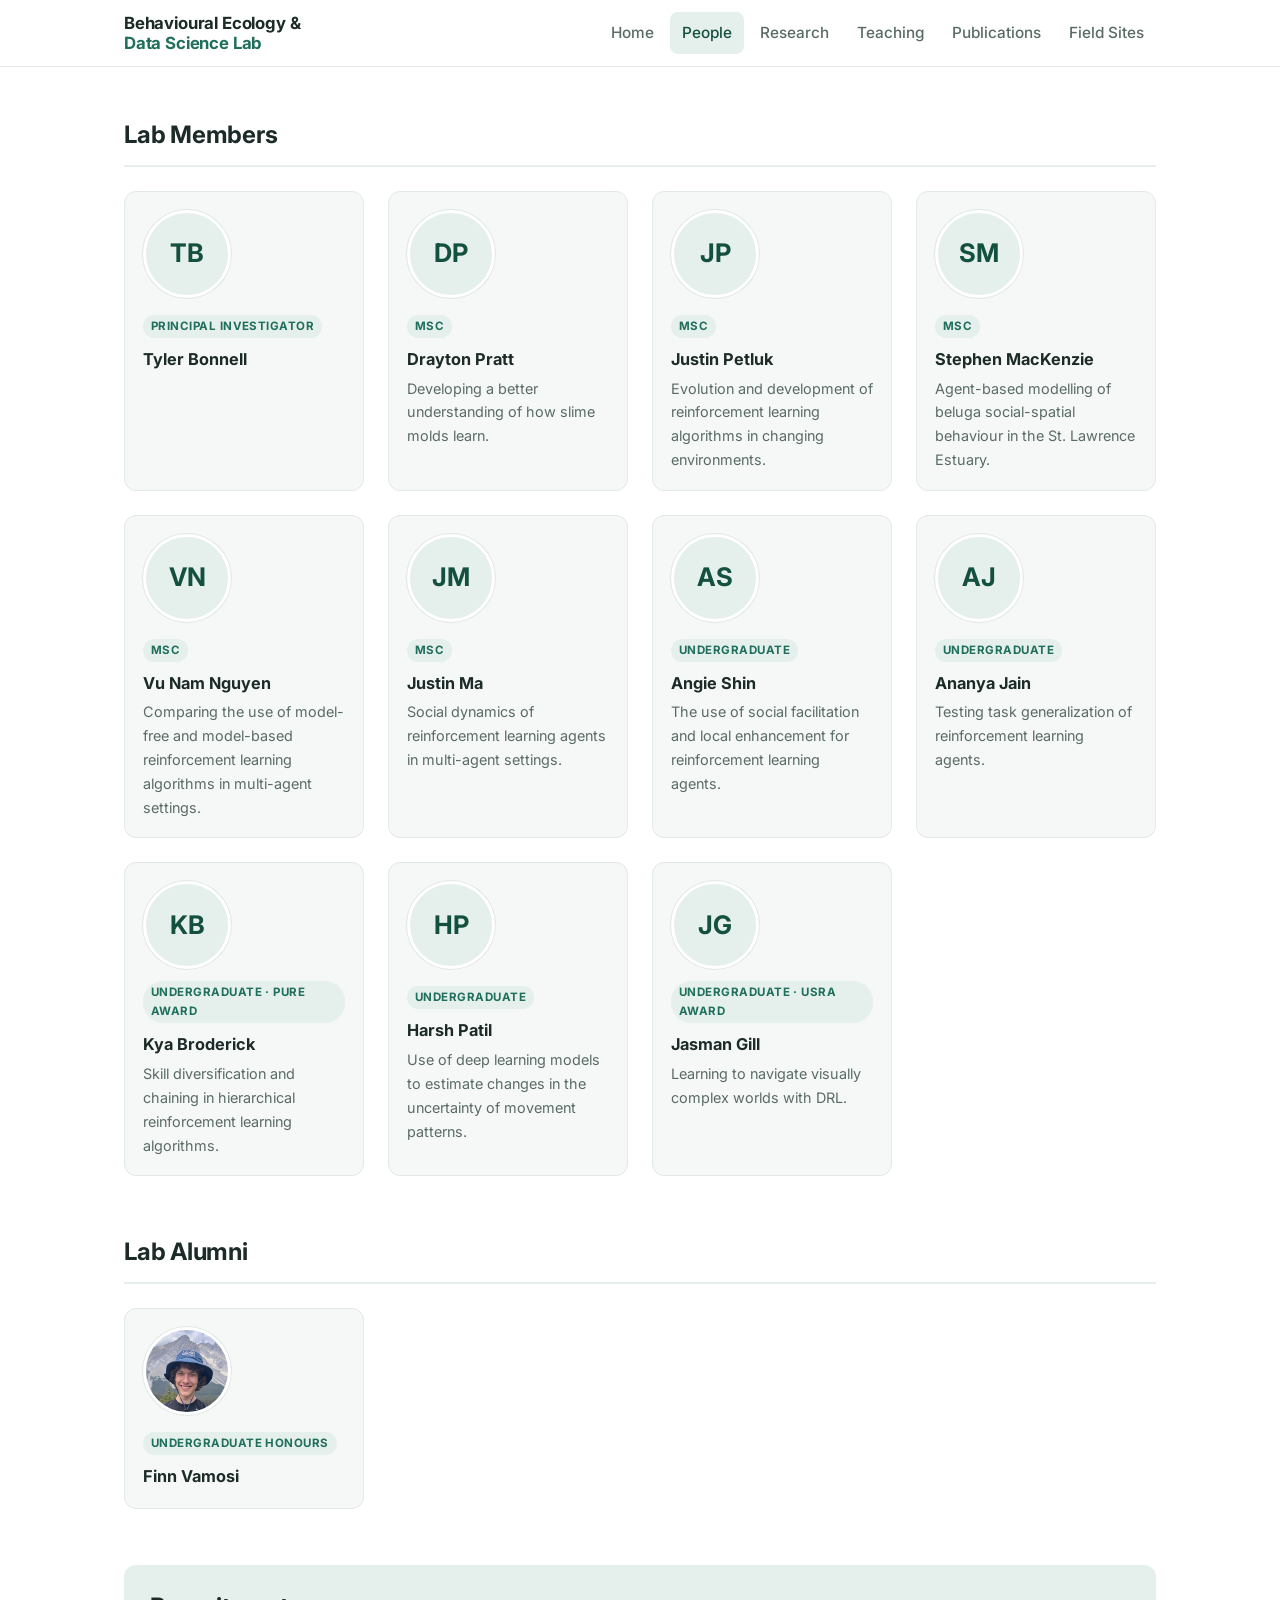
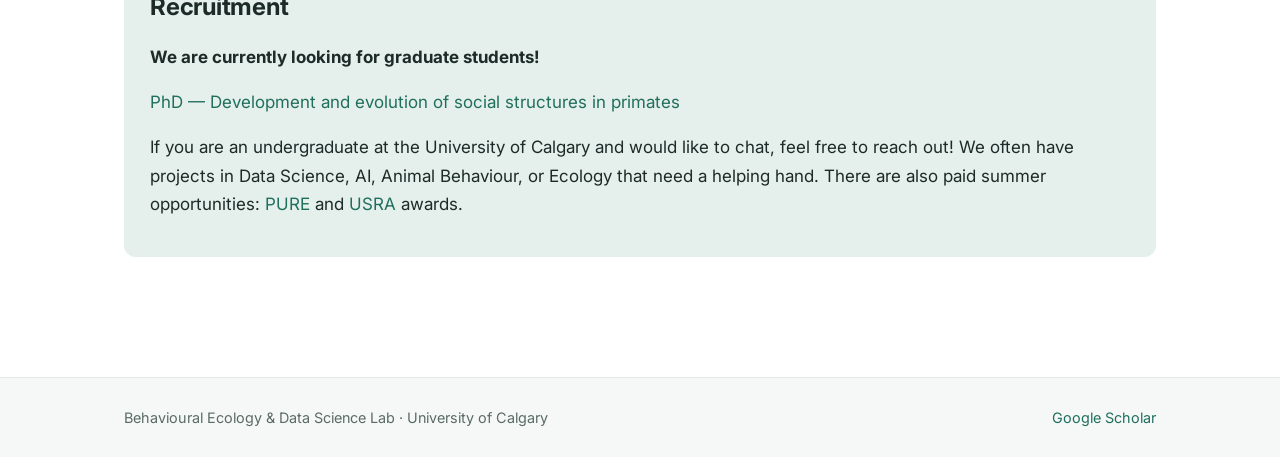
==== people.html @ 2ba36355 "Initial site" ====
<!DOCTYPE html>
<html lang="en">
<head>
  <meta charset="UTF-8">
  <meta name="viewport" content="width=device-width, initial-scale=1.0">
  <title>People — Behavioural Ecology and Data Science Lab</title>
  <meta name="description" content="Members and alumni of the Behavioural Ecology and Data Science Lab.">
  <link rel="preconnect" href="https://fonts.googleapis.com">
  <link href="https://fonts.googleapis.com/css2?family=Inter:wght@400;500;600;700&display=swap" rel="stylesheet">
  <link rel="stylesheet" href="css/style.css">
</head>
<body>
  <header class="site-header">
    <div class="wrap nav">
      <a class="brand" href="index.html">Behavioural Ecology &amp;<br><span>Data Science Lab</span></a>
      <nav>
        <ul class="nav-links">
          <li><a href="index.html">Home</a></li>
          <li><a href="people.html" class="active">People</a></li>
          <li><a href="research.html">Research</a></li>
          <li><a href="teaching.html">Teaching</a></li>
          <li><a href="publications.html">Publications</a></li>
          <li><a href="https://primateresearch.co.uk/">Field Sites</a></li>
        </ul>
      </nav>
    </div>
  </header>

  <main>
    <div class="wrap">
      <section>
        <h2>Lab Members</h2>
        <div class="people-grid" style="margin-top:24px">

          <div class="person">
            <div class="avatar">TB</div>
            <span class="role">Principal Investigator</span>
            <div class="name">Tyler Bonnell</div>
          </div>

          <div class="person">
            <div class="avatar">DP</div>
            <span class="role">MSc</span>
            <div class="name">Drayton Pratt</div>
            <div class="blurb">Developing a better understanding of how slime molds learn.</div>
          </div>

          <div class="person">
            <div class="avatar">JP</div>
            <span class="role">MSc</span>
            <div class="name">Justin Petluk</div>
            <div class="blurb">Evolution and development of reinforcement learning algorithms in changing environments.</div>
          </div>

          <div class="person">
            <div class="avatar">SM</div>
            <span class="role">MSc</span>
            <div class="name">Stephen MacKenzie</div>
            <div class="blurb">Agent-based modelling of beluga social-spatial behaviour in the St. Lawrence Estuary.</div>
          </div>

          <div class="person">
            <div class="avatar">VN</div>
            <span class="role">MSc</span>
            <div class="name">Vu Nam Nguyen</div>
            <div class="blurb">Comparing the use of model-free and model-based reinforcement learning algorithms in multi-agent settings.</div>
          </div>

          <div class="person">
            <div class="avatar">JM</div>
            <span class="role">MSc</span>
            <div class="name">Justin Ma</div>
            <div class="blurb">Social dynamics of reinforcement learning agents in multi-agent settings.</div>
          </div>

          <div class="person">
            <div class="avatar">AS</div>
            <span class="role">Undergraduate</span>
            <div class="name">Angie Shin</div>
            <div class="blurb">The use of social facilitation and local enhancement for reinforcement learning agents.</div>
          </div>

          <div class="person">
            <div class="avatar">AJ</div>
            <span class="role">Undergraduate</span>
            <div class="name">Ananya Jain</div>
            <div class="blurb">Testing task generalization of reinforcement learning agents.</div>
          </div>

          <div class="person">
            <div class="avatar">KB</div>
            <span class="role">Undergraduate · PURE award</span>
            <div class="name">Kya Broderick</div>
            <div class="blurb">Skill diversification and chaining in hierarchical reinforcement learning algorithms.</div>
          </div>

          <div class="person">
            <div class="avatar">HP</div>
            <span class="role">Undergraduate</span>
            <div class="name">Harsh Patil</div>
            <div class="blurb">Use of deep learning models to estimate changes in the uncertainty of movement patterns.</div>
          </div>

          <div class="person">
            <div class="avatar">JG</div>
            <span class="role">Undergraduate · USRA award</span>
            <div class="name">Jasman Gill</div>
            <div class="blurb">Learning to navigate visually complex worlds with DRL.</div>
          </div>

        </div>
      </section>

      <section>
        <h2>Lab Alumni</h2>
        <div class="people-grid" style="margin-top:24px">
          <div class="person">
            <img class="avatar" src="assets/img/fin-vamosi.jpeg" alt="Finn Vamosi"
                 onerror="this.outerHTML='&lt;div class=\'avatar\'&gt;FV&lt;/div&gt;'">
            <span class="role">Undergraduate Honours</span>
            <div class="name">Finn Vamosi</div>
          </div>
        </div>
      </section>

      <section>
        <div class="callout">
          <h2>Recruitment</h2>
          <p><strong>We are currently looking for graduate students!</strong></p>
          <p><a href="assets/pdf/phd_dynsoc.pdf">PhD — Development and evolution of social structures in primates</a></p>
          <p>If you are an undergraduate at the University of Calgary and would like to chat, feel free to reach out! We often have projects in Data Science, AI, Animal Behaviour, or Ecology that need a helping hand. There are also paid summer opportunities:
            <a href="https://ucalgary.ca/experiential-learning/undergraduate-research/pure">PURE</a> and
            <a href="https://research.ucalgary.ca/students/usra-undergrad">USRA</a> awards.</p>
        </div>
      </section>
    </div>
  </main>

  <footer class="site-footer">
    <div class="wrap">
      <div>Behavioural Ecology &amp; Data Science Lab · University of Calgary</div>
      <div><a href="https://scholar.google.com.tr/citations?user=8mWrfOEAAAAJ&hl=en">Google Scholar</a></div>
    </div>
  </footer>
</body>
</html>
---- css/style.css ----
/* Behavioural Ecology and Data Science Lab
   Shared stylesheet — clean, modern, mobile-friendly */

:root {
  --bg: #ffffff;
  --surface: #f6f8f7;
  --ink: #1c2b28;
  --muted: #5a6b66;
  --accent: #1f6f5c;      /* deep teal-green */
  --accent-dark: #14503f;
  --accent-soft: #e5efeb;
  --border: #e2e8e5;
  --max: 1080px;
  --radius: 12px;
  --shadow: 0 1px 3px rgba(20, 40, 35, .08), 0 6px 20px rgba(20, 40, 35, .06);
}

* { box-sizing: border-box; }

html { scroll-behavior: smooth; }

body {
  margin: 0;
  font-family: "Inter", -apple-system, BlinkMacSystemFont, "Segoe UI", Roboto, Helvetica, Arial, sans-serif;
  color: var(--ink);
  background: var(--bg);
  line-height: 1.65;
  font-size: 17px;
  -webkit-font-smoothing: antialiased;
}

a { color: var(--accent); text-decoration: none; }
a:hover { text-decoration: underline; }

.wrap { max-width: var(--max); margin: 0 auto; padding: 0 24px; }

/* ---------- Header / nav ---------- */
.site-header {
  border-bottom: 1px solid var(--border);
  background: rgba(255, 255, 255, .9);
  backdrop-filter: saturate(180%) blur(8px);
  position: sticky;
  top: 0;
  z-index: 50;
}
.nav {
  display: flex;
  align-items: center;
  justify-content: space-between;
  gap: 16px;
  min-height: 66px;
  flex-wrap: wrap;
}
.brand {
  font-weight: 700;
  font-size: 1.05rem;
  color: var(--ink);
  letter-spacing: -.01em;
  line-height: 1.2;
}
.brand span { color: var(--accent); }
.nav-links {
  display: flex;
  gap: 4px;
  list-style: none;
  margin: 0;
  padding: 0;
  flex-wrap: wrap;
}
.nav-links a {
  display: block;
  padding: 8px 12px;
  border-radius: 8px;
  color: var(--muted);
  font-weight: 500;
  font-size: .96rem;
}
.nav-links a:hover { background: var(--accent-soft); color: var(--accent-dark); text-decoration: none; }
.nav-links a.active { color: var(--accent-dark); background: var(--accent-soft); }

/* ---------- Hero ---------- */
.hero {
  background: linear-gradient(160deg, var(--accent-soft), #ffffff 70%);
  border-bottom: 1px solid var(--border);
  padding: 56px 0;
}
.hero h1 {
  font-size: clamp(1.8rem, 4vw, 2.6rem);
  line-height: 1.15;
  margin: 0 0 12px;
  letter-spacing: -.02em;
}
.hero p.lead { font-size: 1.15rem; color: var(--muted); margin: 0; max-width: 60ch; }

/* ---------- Sections ---------- */
main { padding: 48px 0 64px; }
section { margin-bottom: 56px; }
h2 {
  font-size: 1.5rem;
  letter-spacing: -.01em;
  margin: 0 0 6px;
  padding-bottom: 10px;
  border-bottom: 2px solid var(--accent-soft);
}
h3 { font-size: 1.15rem; margin: 0 0 4px; }
.subtitle { color: var(--accent); font-weight: 600; margin: 0 0 12px; font-size: .98rem; }

/* ---------- Home intro ---------- */
.intro-grid {
  display: grid;
  grid-template-columns: 300px 1fr;
  gap: 40px;
  align-items: start;
}
.intro-grid img {
  width: 100%;
  border-radius: var(--radius);
  box-shadow: var(--shadow);
}
.contact-box {
  margin-top: 24px;
  padding: 16px 20px;
  background: var(--surface);
  border: 1px solid var(--border);
  border-radius: var(--radius);
}

/* ---------- People cards ---------- */
.people-grid {
  display: grid;
  grid-template-columns: repeat(auto-fill, minmax(210px, 1fr));
  gap: 24px;
}
.person {
  background: var(--surface);
  border: 1px solid var(--border);
  border-radius: var(--radius);
  padding: 18px;
  transition: transform .15s ease, box-shadow .15s ease;
}
.person:hover { transform: translateY(-3px); box-shadow: var(--shadow); }
.person .avatar {
  width: 88px; height: 88px;
  border-radius: 50%;
  object-fit: cover;
  background: var(--accent-soft);
  display: flex; align-items: center; justify-content: center;
  font-weight: 700; color: var(--accent-dark); font-size: 1.6rem;
  margin-bottom: 12px;
  border: 3px solid #fff;
  box-shadow: 0 0 0 1px var(--border);
}
img.avatar { padding: 0; }
.person .role {
  display: inline-block;
  font-size: .72rem;
  text-transform: uppercase;
  letter-spacing: .04em;
  font-weight: 700;
  color: var(--accent);
  background: var(--accent-soft);
  padding: 2px 8px;
  border-radius: 20px;
  margin-bottom: 8px;
}
.person .name { font-weight: 700; font-size: 1.02rem; }
.person .blurb { color: var(--muted); font-size: .9rem; margin-top: 4px; }

/* ---------- Research ---------- */
.project {
  display: grid;
  grid-template-columns: 1fr;
  gap: 16px;
  padding: 24px 0;
  border-bottom: 1px solid var(--border);
}
.project:last-child { border-bottom: 0; }
.project .imgs { display: flex; gap: 14px; flex-wrap: wrap; }
.project .imgs img {
  width: 220px; max-width: 100%;
  border-radius: var(--radius);
  box-shadow: var(--shadow);
  object-fit: cover;
}

/* ---------- Courses ---------- */
.course {
  background: var(--surface);
  border: 1px solid var(--border);
  border-left: 4px solid var(--accent);
  border-radius: var(--radius);
  padding: 20px 24px;
  margin-bottom: 20px;
}
.course .code { color: var(--accent); font-weight: 700; }

/* ---------- Publications ---------- */
.pub-tools { margin-bottom: 24px; }
.btn {
  display: inline-block;
  background: var(--accent);
  color: #fff;
  padding: 8px 16px;
  border-radius: 8px;
  font-weight: 600;
  font-size: .95rem;
}
.btn:hover { background: var(--accent-dark); text-decoration: none; }
ol.pubs { list-style: none; counter-reset: pub; margin: 0; padding: 0; }
ol.pubs li {
  counter-increment: pub;
  position: relative;
  padding: 14px 0 14px 44px;
  border-bottom: 1px solid var(--border);
}
ol.pubs li::before {
  content: counter(pub);
  position: absolute;
  left: 0; top: 14px;
  width: 30px; height: 30px;
  background: var(--accent-soft);
  color: var(--accent-dark);
  font-size: .8rem; font-weight: 700;
  border-radius: 8px;
  display: flex; align-items: center; justify-content: center;
}
ol.pubs .authors { color: var(--ink); }
ol.pubs .me { font-weight: 700; }
ol.pubs .venue { color: var(--muted); font-style: italic; }
ol.pubs .year { color: var(--accent); font-weight: 600; }
ol.pubs a.dl { font-size: .88rem; font-weight: 600; white-space: nowrap; }

/* ---------- Callout ---------- */
.callout {
  background: var(--accent-soft);
  border-radius: var(--radius);
  padding: 22px 26px;
}
.callout h2 { border: 0; padding: 0; margin-bottom: 8px; }

/* ---------- Footer ---------- */
.site-footer {
  border-top: 1px solid var(--border);
  background: var(--surface);
  padding: 28px 0;
  color: var(--muted);
  font-size: .9rem;
}
.site-footer .wrap { display: flex; justify-content: space-between; gap: 16px; flex-wrap: wrap; }

/* ---------- Responsive ---------- */
@media (max-width: 720px) {
  body { font-size: 16px; }
  .intro-grid { grid-template-columns: 1fr; gap: 24px; }
  .intro-grid img { max-width: 280px; }
  .hero { padding: 40px 0; }
  ol.pubs a.dl { display: inline-block; margin-top: 4px; }
}
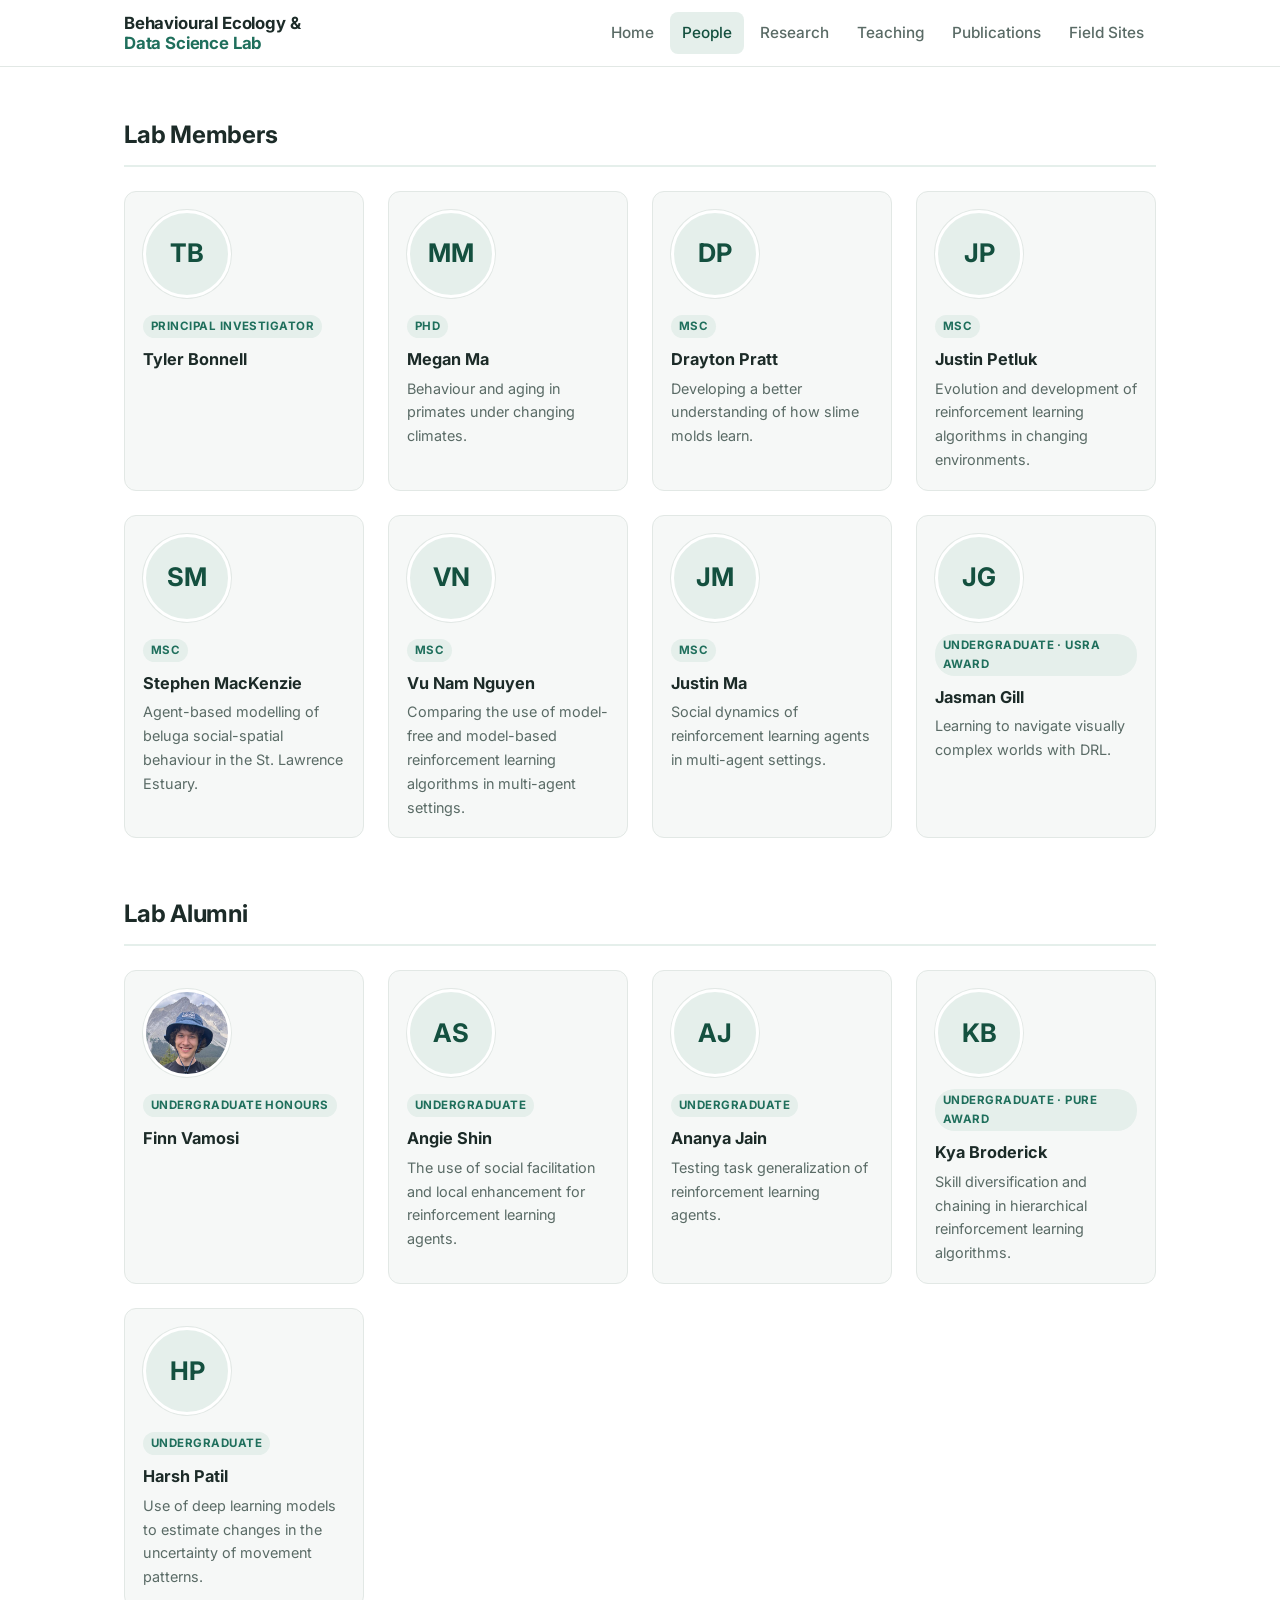
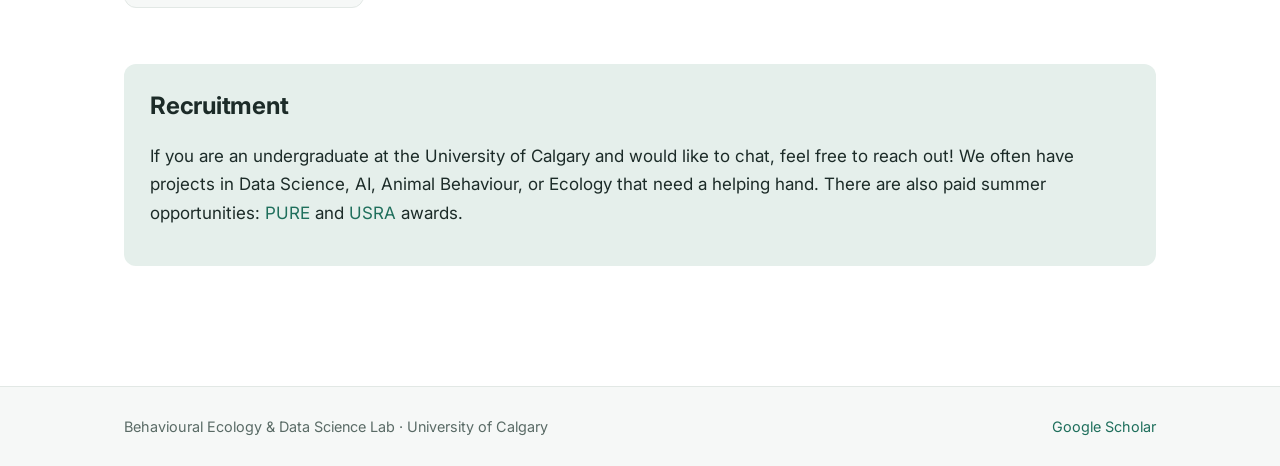
==== commit ce4b305c: "Update lab members: add Megan Ma, move undergrads to alumni, trim recruitment" ====
--- a/people.html
+++ b/people.html
@@ -39,6 +39,13 @@
           </div>
 
           <div class="person">
+            <div class="avatar">MM</div>
+            <span class="role">PhD</span>
+            <div class="name">Megan Ma</div>
+            <div class="blurb">Behaviour and aging in primates under changing climates.</div>
+          </div>
+
+          <div class="person">
             <div class="avatar">DP</div>
             <span class="role">MSc</span>
             <div class="name">Drayton Pratt</div>
@@ -74,6 +81,26 @@
           </div>
 
           <div class="person">
+            <div class="avatar">JG</div>
+            <span class="role">Undergraduate · USRA award</span>
+            <div class="name">Jasman Gill</div>
+            <div class="blurb">Learning to navigate visually complex worlds with DRL.</div>
+          </div>
+
+        </div>
+      </section>
+
+      <section>
+        <h2>Lab Alumni</h2>
+        <div class="people-grid" style="margin-top:24px">
+          <div class="person">
+            <img class="avatar" src="assets/img/fin-vamosi.jpeg" alt="Finn Vamosi"
+                 onerror="this.outerHTML='&lt;div class=\'avatar\'&gt;FV&lt;/div&gt;'">
+            <span class="role">Undergraduate Honours</span>
+            <div class="name">Finn Vamosi</div>
+          </div>
+
+          <div class="person">
             <div class="avatar">AS</div>
             <span class="role">Undergraduate</span>
             <div class="name">Angie Shin</div>
@@ -100,34 +127,12 @@
             <div class="name">Harsh Patil</div>
             <div class="blurb">Use of deep learning models to estimate changes in the uncertainty of movement patterns.</div>
           </div>
-
-          <div class="person">
-            <div class="avatar">JG</div>
-            <span class="role">Undergraduate · USRA award</span>
-            <div class="name">Jasman Gill</div>
-            <div class="blurb">Learning to navigate visually complex worlds with DRL.</div>
-          </div>
-
-        </div>
-      </section>
-
-      <section>
-        <h2>Lab Alumni</h2>
-        <div class="people-grid" style="margin-top:24px">
-          <div class="person">
-            <img class="avatar" src="assets/img/fin-vamosi.jpeg" alt="Finn Vamosi"
-                 onerror="this.outerHTML='&lt;div class=\'avatar\'&gt;FV&lt;/div&gt;'">
-            <span class="role">Undergraduate Honours</span>
-            <div class="name">Finn Vamosi</div>
-          </div>
         </div>
       </section>
 
       <section>
         <div class="callout">
           <h2>Recruitment</h2>
-          <p><strong>We are currently looking for graduate students!</strong></p>
-          <p><a href="assets/pdf/phd_dynsoc.pdf">PhD — Development and evolution of social structures in primates</a></p>
           <p>If you are an undergraduate at the University of Calgary and would like to chat, feel free to reach out! We often have projects in Data Science, AI, Animal Behaviour, or Ecology that need a helping hand. There are also paid summer opportunities:
             <a href="https://ucalgary.ca/experiential-learning/undergraduate-research/pure">PURE</a> and
             <a href="https://research.ucalgary.ca/students/usra-undergrad">USRA</a> awards.</p>
--- a/css/style.css
+++ b/css/style.css
@@ -92,6 +92,31 @@
 }
 .hero p.lead { font-size: 1.15rem; color: var(--muted); margin: 0; max-width: 60ch; }
 
+/* Full-width landscape banner image.
+   Drop your photo at assets/img/hero.jpg. Until then, a soft green
+   panel shows in its place (nothing breaks). */
+.hero.banner {
+  padding: 0;
+  min-height: 380px;
+  background-color: var(--accent-soft);
+  background-image:
+    linear-gradient(0deg, rgba(20,40,35,.18), rgba(20,40,35,0) 45%),
+    url('../assets/img/hero.jpg');
+  background-size: cover;
+  background-position: center;
+  background-repeat: no-repeat;
+}
+@media (max-width: 720px) { .hero.banner { min-height: 240px; } }
+
+/* Page-level intro heading + lead (used on Home, below the banner) */
+main h1 {
+  font-size: clamp(1.8rem, 4vw, 2.6rem);
+  line-height: 1.15;
+  margin: 0 0 10px;
+  letter-spacing: -.02em;
+}
+p.lead { font-size: 1.15rem; color: var(--muted); margin: 0; max-width: 60ch; }
+
 /* ---------- Sections ---------- */
 main { padding: 48px 0 64px; }
 section { margin-bottom: 56px; }
@@ -206,29 +231,33 @@
   font-size: .95rem;
 }
 .btn:hover { background: var(--accent-dark); text-decoration: none; }
-ol.pubs { list-style: none; counter-reset: pub; margin: 0; padding: 0; }
-ol.pubs li {
-  counter-increment: pub;
+.pub-year {
+  font-size: 1.15rem;
+  font-weight: 700;
+  color: var(--accent-dark);
+  margin: 28px 0 4px;
+  padding-bottom: 6px;
+  border-bottom: 2px solid var(--accent-soft);
+}
+.pub-year:first-of-type { margin-top: 8px; }
+ul.pubs { list-style: none; margin: 0 0 8px; padding: 0; }
+ul.pubs li {
   position: relative;
-  padding: 14px 0 14px 44px;
-  border-bottom: 1px solid var(--border);
-}
-ol.pubs li::before {
-  content: counter(pub);
+  padding: 12px 0 12px 20px;
+  border-bottom: 1px solid var(--border);
+}
+ul.pubs li::before {
+  content: "";
   position: absolute;
-  left: 0; top: 14px;
-  width: 30px; height: 30px;
-  background: var(--accent-soft);
-  color: var(--accent-dark);
-  font-size: .8rem; font-weight: 700;
-  border-radius: 8px;
-  display: flex; align-items: center; justify-content: center;
-}
-ol.pubs .authors { color: var(--ink); }
-ol.pubs .me { font-weight: 700; }
-ol.pubs .venue { color: var(--muted); font-style: italic; }
-ol.pubs .year { color: var(--accent); font-weight: 600; }
-ol.pubs a.dl { font-size: .88rem; font-weight: 600; white-space: nowrap; }
+  left: 2px; top: 21px;
+  width: 7px; height: 7px;
+  background: var(--accent);
+  border-radius: 50%;
+}
+ul.pubs .authors { color: var(--ink); }
+ul.pubs .me { font-weight: 400; }
+ul.pubs .venue { color: var(--muted); font-style: italic; }
+ul.pubs a.dl { font-size: .88rem; font-weight: 600; white-space: nowrap; }
 
 /* ---------- Callout ---------- */
 .callout {
@@ -254,5 +283,5 @@
   .intro-grid { grid-template-columns: 1fr; gap: 24px; }
   .intro-grid img { max-width: 280px; }
   .hero { padding: 40px 0; }
-  ol.pubs a.dl { display: inline-block; margin-top: 4px; }
-}
+  ul.pubs a.dl { display: inline-block; margin-top: 4px; }
+}
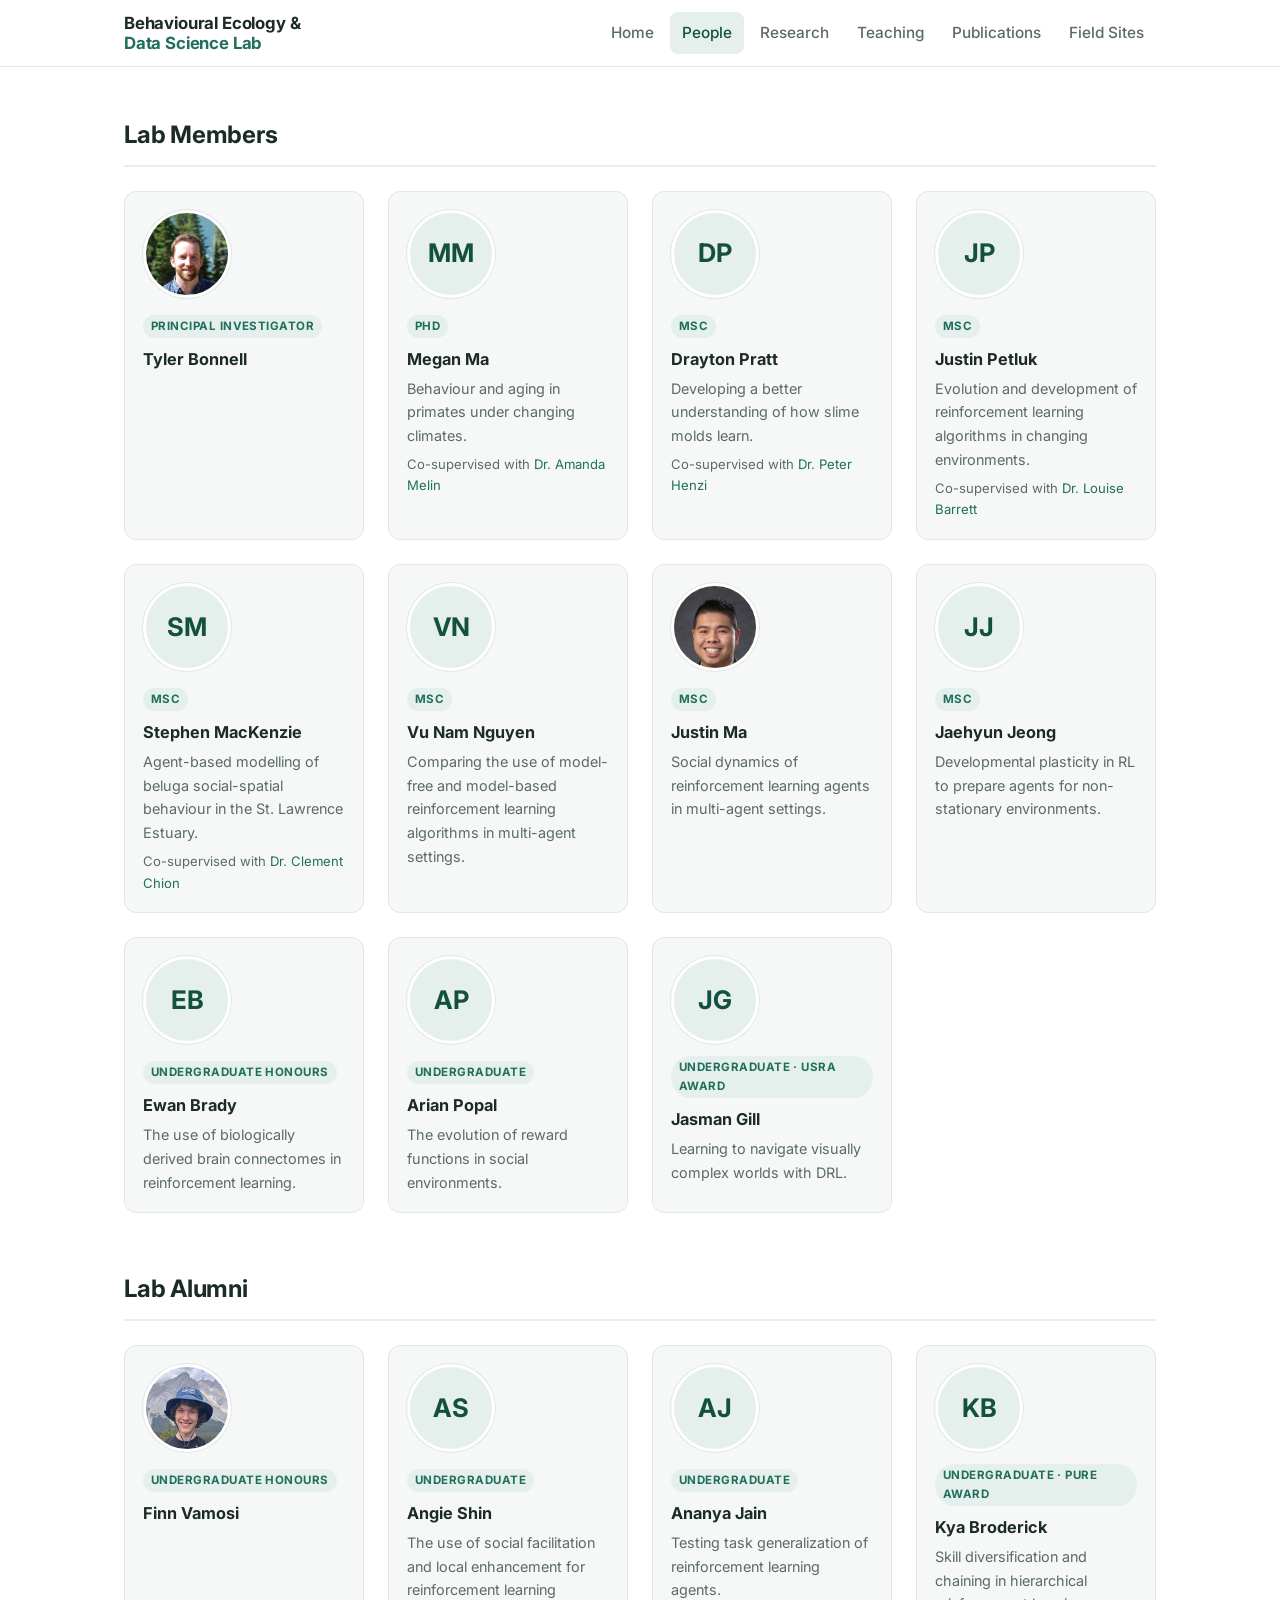
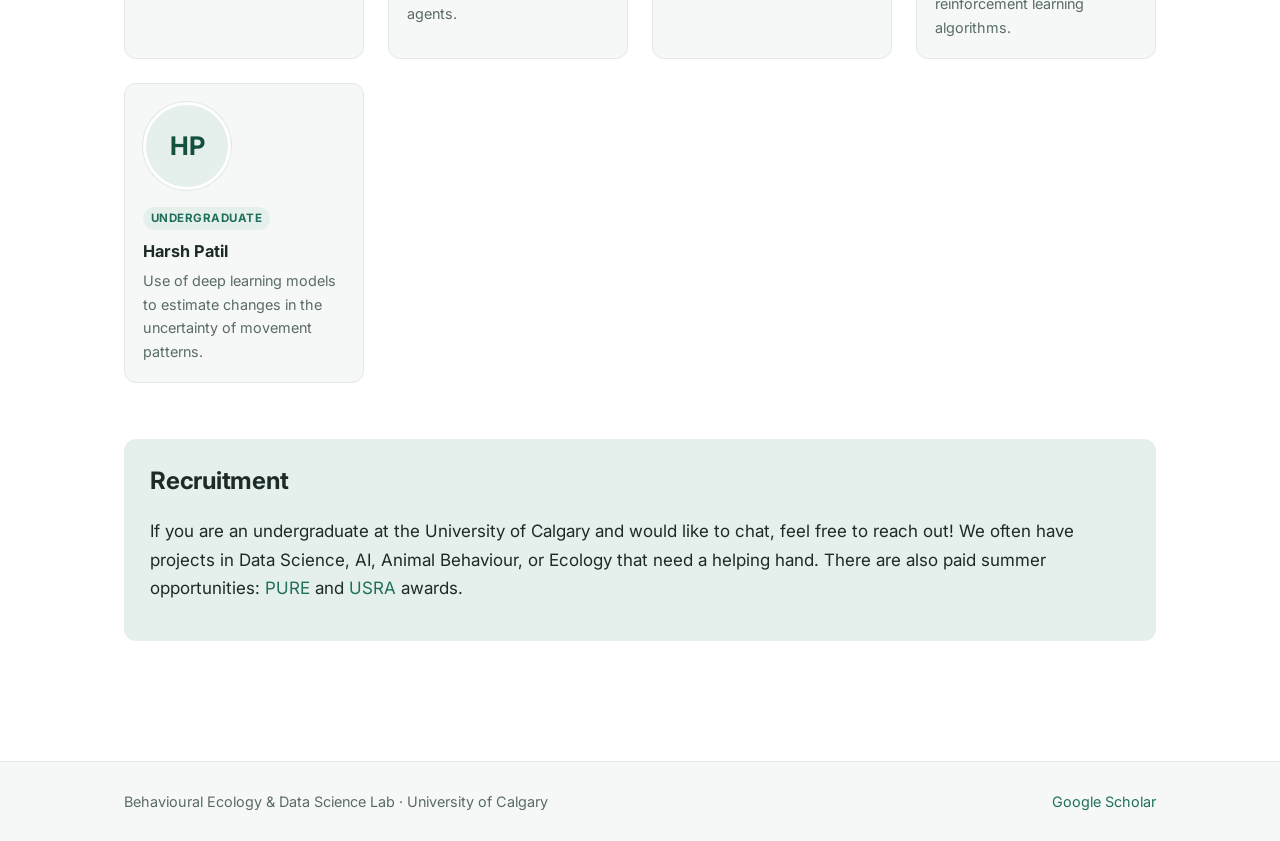
==== commit c7d6420c: "Prefix co-supervisor names with Dr." ====
--- a/people.html
+++ b/people.html
@@ -33,7 +33,8 @@
         <div class="people-grid" style="margin-top:24px">
 
           <div class="person">
-            <div class="avatar">TB</div>
+            <img class="avatar" src="assets/img/tyler-bonnell.jpg" alt="Tyler Bonnell"
+                 onerror="this.outerHTML='&lt;div class=\'avatar\'&gt;TB&lt;/div&gt;'">
             <span class="role">Principal Investigator</span>
             <div class="name">Tyler Bonnell</div>
           </div>
@@ -43,6 +44,7 @@
             <span class="role">PhD</span>
             <div class="name">Megan Ma</div>
             <div class="blurb">Behaviour and aging in primates under changing climates.</div>
+            <div class="cosup">Co-supervised with <a href="https://www.amandamelin.com/">Dr. Amanda Melin</a></div>
           </div>
 
           <div class="person">
@@ -50,6 +52,7 @@
             <span class="role">MSc</span>
             <div class="name">Drayton Pratt</div>
             <div class="blurb">Developing a better understanding of how slime molds learn.</div>
+            <div class="cosup">Co-supervised with <a href="https://banzilab.github.io/">Dr. Peter Henzi</a></div>
           </div>
 
           <div class="person">
@@ -57,6 +60,7 @@
             <span class="role">MSc</span>
             <div class="name">Justin Petluk</div>
             <div class="blurb">Evolution and development of reinforcement learning algorithms in changing environments.</div>
+            <div class="cosup">Co-supervised with <a href="https://banzilab.github.io/">Dr. Louise Barrett</a></div>
           </div>
 
           <div class="person">
@@ -64,6 +68,7 @@
             <span class="role">MSc</span>
             <div class="name">Stephen MacKenzie</div>
             <div class="blurb">Agent-based modelling of beluga social-spatial behaviour in the St. Lawrence Estuary.</div>
+            <div class="cosup">Co-supervised with <a href="https://isfort.uqo.ca/professeurs/clement-chion/">Dr. Clement Chion</a></div>
           </div>
 
           <div class="person">
@@ -74,10 +79,32 @@
           </div>
 
           <div class="person">
-            <div class="avatar">JM</div>
+            <img class="avatar" src="assets/img/justin-ma.jpg" alt="Justin Ma"
+                 onerror="this.outerHTML='&lt;div class=\'avatar\'&gt;JM&lt;/div&gt;'">
             <span class="role">MSc</span>
             <div class="name">Justin Ma</div>
             <div class="blurb">Social dynamics of reinforcement learning agents in multi-agent settings.</div>
+          </div>
+
+          <div class="person">
+            <div class="avatar">JJ</div>
+            <span class="role">MSc</span>
+            <div class="name">Jaehyun Jeong</div>
+            <div class="blurb">Developmental plasticity in RL to prepare agents for non-stationary environments.</div>
+          </div>
+
+          <div class="person">
+            <div class="avatar">EB</div>
+            <span class="role">Undergraduate Honours</span>
+            <div class="name">Ewan Brady</div>
+            <div class="blurb">The use of biologically derived brain connectomes in reinforcement learning.</div>
+          </div>
+
+          <div class="person">
+            <div class="avatar">AP</div>
+            <span class="role">Undergraduate</span>
+            <div class="name">Arian Popal</div>
+            <div class="blurb">The evolution of reward functions in social environments.</div>
           </div>
 
           <div class="person">
--- a/css/style.css
+++ b/css/style.css
@@ -190,6 +190,7 @@
 }
 .person .name { font-weight: 700; font-size: 1.02rem; }
 .person .blurb { color: var(--muted); font-size: .9rem; margin-top: 4px; }
+.person .cosup { color: var(--muted); font-size: .82rem; margin-top: 6px; }
 
 /* ---------- Research ---------- */
 .project {
